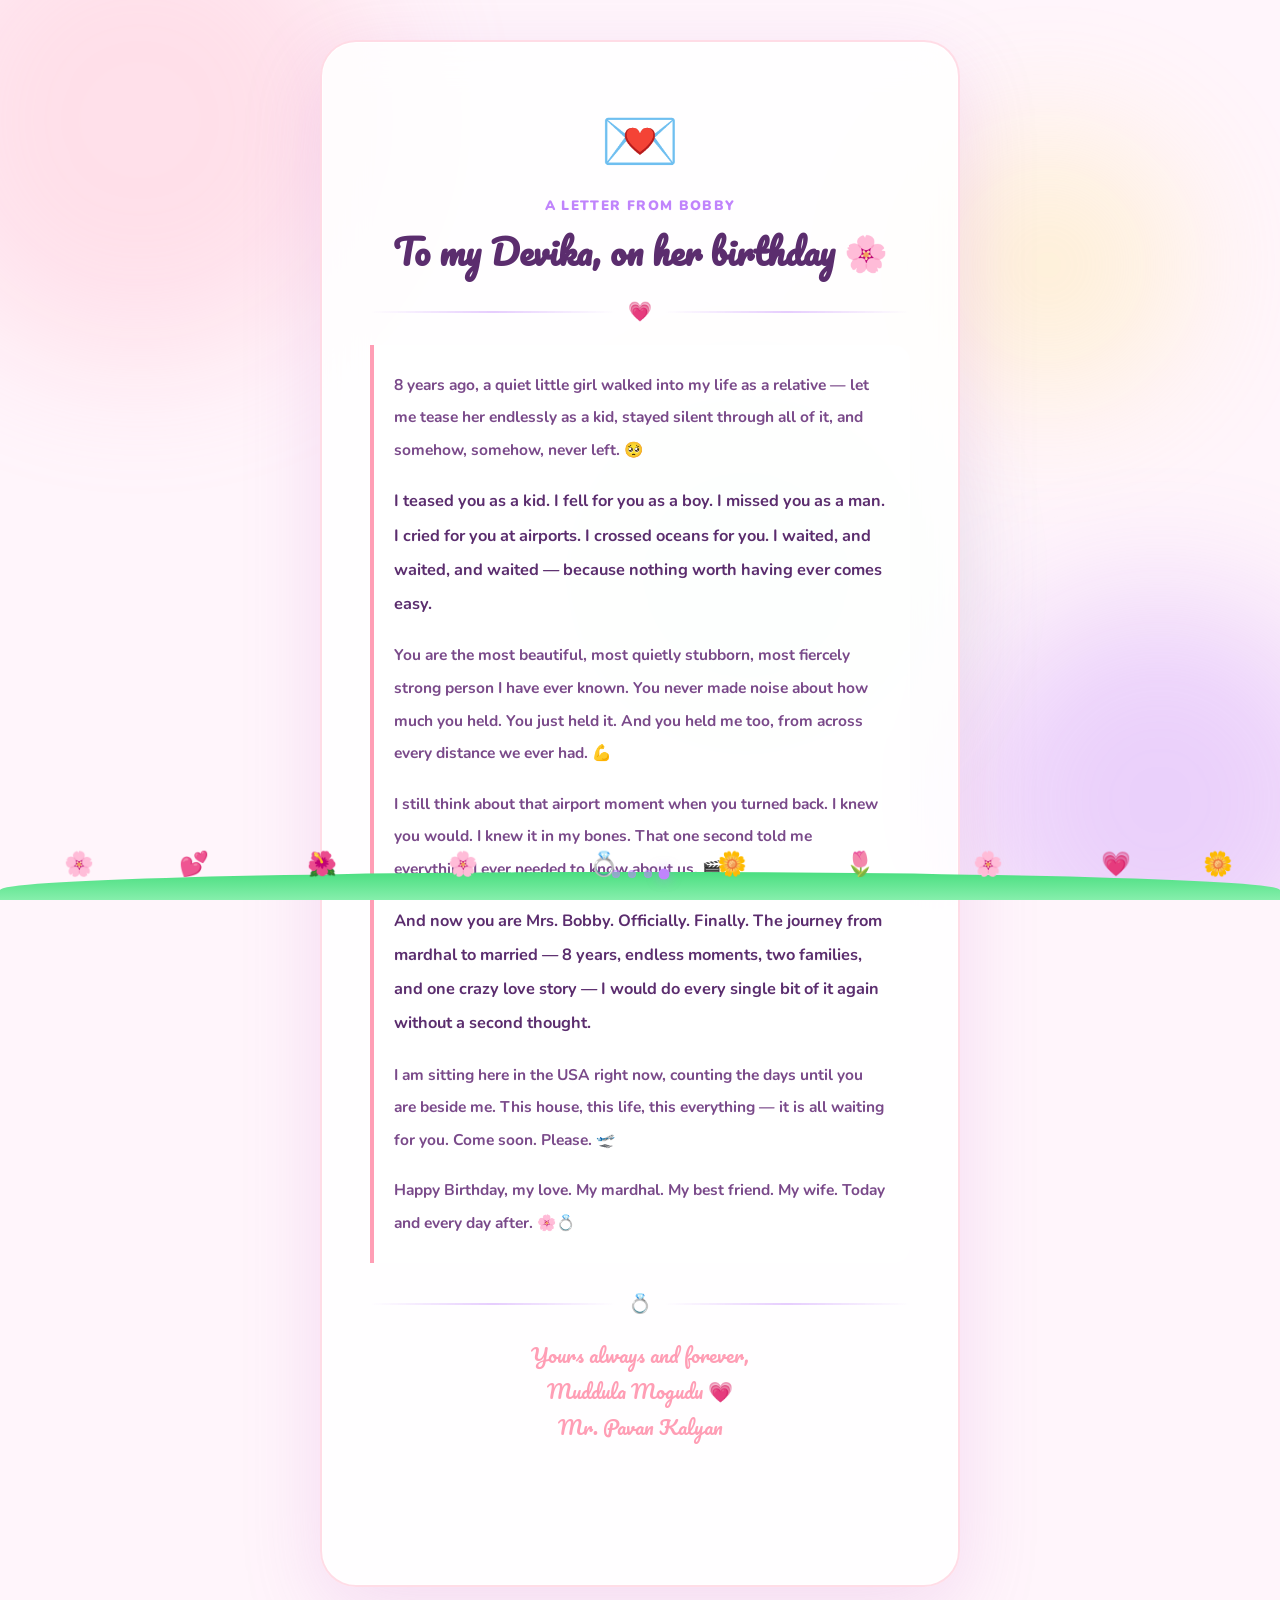
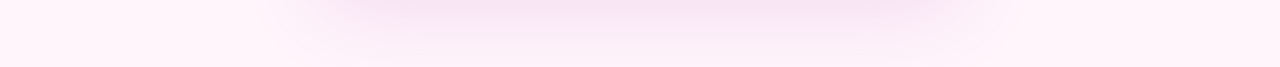
==== finale.html @ 630d69c0 "Update codebase" ====
<!DOCTYPE html>
<html lang="en">
<head>
<meta charset="UTF-8">
<meta name="viewport" content="width=device-width, initial-scale=1.0">
<title>A Letter From Bobby 💌</title>
<link href="https://fonts.googleapis.com/css2?family=Nunito:wght@400;600;700;800;900&family=Pacifico&display=swap" rel="stylesheet">
<link rel="stylesheet" href="css/style.css">
<style>
.envelope-icon { font-size: 4rem; display: block; margin-bottom: 10px; animation: envelopePop 1s cubic-bezier(0.34,1.56,0.64,1) both; }
@keyframes envelopePop { from{opacity:0;transform:scale(0.5) rotate(-10deg)} to{opacity:1;transform:scale(1) rotate(0)} }
.letter-from { font-size: 0.85rem; font-weight: 900; color: var(--purple); letter-spacing: 0.1em; text-transform: uppercase; margin-bottom: 14px; }
.letter-title { font-family: 'Pacifico', cursive; font-size: clamp(1.6rem,5vw,2.2rem); color: var(--text); margin-bottom: 24px; line-height: 1.3; }
.letter-body {
  background: rgba(255,255,255,0.6);
  border-left: 4px solid var(--pink);
  border-radius: 0 16px 16px 0;
  padding: 24px 24px 24px 20px;
  text-align: left;
  margin-bottom: 28px;
}
.letter-body p { font-size: 0.97rem; color: var(--text-mid); line-height: 2.1; font-weight: 700; margin-bottom: 18px; }
.letter-body p:last-child { margin-bottom: 0; }
.letter-body p.highlight { color: var(--text); font-size: 1.02rem; }
</style>
</head>
<body>

<div class="blob-bg">
  <div class="blob b1"></div><div class="blob b2"></div>
  <div class="blob b3"></div><div class="blob b4"></div>
</div>
<div class="floaties" id="floaties"></div>
<div id="progressDots" class="progress-dots"></div>

<div class="page-wrap" style="padding-top:40px">
  <div class="finale-card" id="finaleCard">

    <span class="envelope-icon">💌</span>
    <p class="letter-from">A letter from Bobby</p>
    <h2 class="letter-title">To my Devika, on her birthday 🌸</h2>

    <div class="divider">
      <div class="divider-line"></div>
      <span class="divider-heart">💗</span>
      <div class="divider-line"></div>
    </div>

    <div class="letter-body">
      <p>8 years ago, a quiet little girl walked into my life as a relative — let me tease her endlessly as a kid, stayed silent through all of it, and somehow, somehow, never left. 🥺</p>

      <p class="highlight">I teased you as a kid. I fell for you as a boy. I missed you as a man. I cried for you at airports. I crossed oceans for you. I waited, and waited, and waited — because nothing worth having ever comes easy.</p>

      <p>You are the most beautiful, most quietly stubborn, most fiercely strong person I have ever known. You never made noise about how much you held. You just held it. And you held me too, from across every distance we ever had. 💪</p>

      <p>I still think about that airport moment when you turned back. I knew you would. I knew it in my bones. That one second told me everything I ever needed to know about us. 🎬</p>

      <p class="highlight">And now you are Mrs. Bobby. Officially. Finally. The journey from mardhal to married — 8 years, endless moments, two families, and one crazy love story — I would do every single bit of it again without a second thought.</p>

      <p>I am sitting here in the USA right now, counting the days until you are beside me. This house, this life, this everything — it is all waiting for you. Come soon. Please. 🛫</p>

      <p>Happy Birthday, my love. My mardhal. My best friend. My wife. Today and every day after. 🌸💍</p>
    </div>

    <div class="divider">
      <div class="divider-line"></div>
      <span class="divider-heart">💍</span>
      <div class="divider-line"></div>
    </div>

    <p class="signature">
      Yours always and forever,<br>
      Muddula Mogudu 💗<br>
      Mr. Pavan Kalyan
    </p>

    <div class="heart-burst" id="hb"></div>

  </div>
</div>

<div class="flower-strip">
  <div class="grass"></div>
  <div class="flower" style="left:5%;animation-delay:0s">🌸</div>
  <div class="flower" style="left:14%;animation-delay:0.4s">💕</div>
  <div class="flower" style="left:24%;animation-delay:0.7s">🌺</div>
  <div class="flower" style="left:35%;animation-delay:0.2s">🌸</div>
  <div class="flower" style="left:46%;animation-delay:0.9s">💍</div>
  <div class="flower" style="left:56%;animation-delay:0.5s">🌼</div>
  <div class="flower" style="left:66%;animation-delay:1.1s">🌷</div>
  <div class="flower" style="left:76%;animation-delay:0.1s">🌸</div>
  <div class="flower" style="left:86%;animation-delay:0.6s">💗</div>
  <div class="flower" style="left:94%;animation-delay:0.3s">🌼</div>
</div>

<script src="js/main.js"></script>
<script>
document.addEventListener("DOMContentLoaded", function() {
  initFloaties(["🌸","💕","✨","🌷","💖","💍","🦋","💌","💫","🎀","💗","👑"]);
  initDots(4, 3);
  initFinaleHearts("finaleCard");
});
</script>
</body>
</html>
---- css/style.css ----
/* ── RESET & ROOT ── */
*, *::before, *::after { box-sizing: border-box; margin: 0; padding: 0; }
:root {
  --pink: #ff9eb5;
  --pink-light: #ffd6e0;
  --purple: #c084fc;
  --purple-light: #e9d5ff;
  --yellow: #fde68a;
  --yellow-bright: #fbbf24;
  --mint: #86efac;
  --sky: #7dd3fc;
  --bg: #fff5fb;
  --text: #5b2d6e;
  --text-soft: #9d6aaa;
  --text-mid: #7a4a8a;
}
html, body {
  width: 100%; min-height: 100%;
  font-family: 'Nunito', sans-serif;
  background: var(--bg);
  overflow-x: hidden;
  color: var(--text);
}

/* ── ANIMATED BLOB BG ── */
.blob-bg { position: fixed; inset: 0; z-index: 0; overflow: hidden; pointer-events: none; }
.blob { position: absolute; border-radius: 50%; filter: blur(70px); opacity: 0.32; animation: blobFloat ease-in-out infinite; }
.b1 { width: 480px; height: 480px; background: #ffb3c6; top: -120px; left: -100px; animation-duration: 9s; }
.b2 { width: 400px; height: 400px; background: #c084fc; bottom: -100px; right: -80px; animation-duration: 11s; animation-delay: 2s; }
.b3 { width: 340px; height: 340px; background: #86efac; top: 45%; left: 45%; animation-duration: 8s; animation-delay: 1.5s; }
.b4 { width: 260px; height: 260px; background: #fde68a; top: 15%; right: 8%; animation-duration: 10s; animation-delay: 3s; }
@keyframes blobFloat { 0%, 100% { transform: translateY(0) scale(1); } 50% { transform: translateY(-28px) scale(1.07); } }

/* ── FLOATING EMOJIS ── */
.floaties { position: fixed; inset: 0; z-index: 0; pointer-events: none; overflow: hidden; }
.floaty { position: absolute; animation: floatUp linear infinite; opacity: 0; }
@keyframes floatUp {
  0%   { transform: translateY(100vh) rotate(0deg);   opacity: 0; }
  10%  { opacity: 0.85; }
  90%  { opacity: 0.6; }
  100% { transform: translateY(-80px) rotate(360deg); opacity: 0; }
}

/* ── CONFETTI ── */
.confetti-piece {
  position: fixed; top: -10px;
  width: 10px; height: 10px;
  animation: confettiFall linear infinite;
  z-index: 1; pointer-events: none; border-radius: 2px;
}
@keyframes confettiFall {
  0%   { transform: translateY(0) rotate(0deg);   opacity: 1; }
  100% { transform: translateY(110vh) rotate(720deg); opacity: 0; }
}

/* ── SHARED CARD ── */
.card {
  position: relative; z-index: 2;
  background: rgba(255, 255, 255, 0.8);
  backdrop-filter: blur(20px);
  border-radius: 32px;
  border: 2px solid rgba(255, 182, 203, 0.42);
  padding: 50px 44px 44px;
  max-width: 560px; width: 100%;
  text-align: center;
  box-shadow: 0 20px 80px rgba(192, 100, 200, 0.16), 0 0 0 1px rgba(255,255,255,0.85) inset;
  animation: cardPop 0.7s cubic-bezier(0.34, 1.56, 0.64, 1) both;
}
@keyframes cardPop { from { opacity: 0; transform: scale(0.8) translateY(30px); } to { opacity: 1; transform: scale(1) translateY(0); } }
.card.wiggle { animation: wiggle 0.5s ease both; }
@keyframes wiggle { 0%{transform:rotate(0)} 20%{transform:rotate(-3deg)} 40%{transform:rotate(3deg)} 60%{transform:rotate(-2deg)} 80%{transform:rotate(2deg)} 100%{transform:rotate(0)} }

/* ── TYPOGRAPHY ── */
.page-title { font-family: 'Pacifico', cursive; font-size: clamp(1.8rem, 5vw, 2.5rem); color: var(--text); margin-bottom: 8px; line-height: 1.2; }
.page-title.gradient { background: linear-gradient(135deg, #ff9eb5, #c084fc, #fbbf24); -webkit-background-clip: text; -webkit-text-fill-color: transparent; background-clip: text; }
.sub-text { font-size: 1rem; color: var(--text-soft); margin-bottom: 26px; line-height: 1.8; font-weight: 600; }
.label-text { font-size: 0.72rem; font-weight: 900; letter-spacing: 0.1em; text-transform: uppercase; color: var(--purple); margin-bottom: 4px; }

/* ── EMOJI ICON ── */
.icon-big { font-size: 3.2rem; display: block; margin-bottom: 10px; animation: bounce 2s ease-in-out infinite; }
@keyframes bounce { 0%, 100% { transform: translateY(0); } 50% { transform: translateY(-12px); } }

/* ── REACTION BOX ── */
.rxn {
  background: linear-gradient(135deg, #fff0f5, #f3e8ff);
  border: 2px solid rgba(192, 132, 252, 0.3);
  border-radius: 20px; padding: 14px 18px;
  margin: 0 0 20px; font-size: 0.95rem;
  color: var(--text); line-height: 1.75; font-weight: 700;
  display: none; animation: popIn 0.4s cubic-bezier(0.34, 1.56, 0.64, 1) both;
}
.rxn.show { display: block; }
@keyframes popIn { from { opacity: 0; transform: scale(0.85); } to { opacity: 1; transform: scale(1); } }

/* ── BUTTONS ── */
.btn-primary {
  display: inline-block; width: 100%;
  background: linear-gradient(135deg, #ff9eb5, #c084fc);
  color: #fff; border: none; border-radius: 50px;
  padding: 16px 40px;
  font-family: 'Nunito', sans-serif; font-size: 1.05rem; font-weight: 800;
  cursor: pointer; letter-spacing: 0.03em;
  transition: transform 0.2s, box-shadow 0.2s;
  box-shadow: 0 8px 28px rgba(192, 100, 200, 0.4); margin-top: 4px;
}
.btn-primary:hover { transform: translateY(-3px) scale(1.03); box-shadow: 0 14px 40px rgba(192, 100, 200, 0.52); }
.btn-primary:active { transform: scale(0.97); }

.btn-celebrate {
  display: inline-block;
  background: linear-gradient(135deg, #ff9eb5 0%, #c084fc 50%, #7dd3fc 100%);
  background-size: 200% 200%;
  color: #fff; border: none; border-radius: 50px;
  padding: 18px 52px;
  font-family: 'Nunito', sans-serif; font-size: 1.1rem; font-weight: 900;
  cursor: pointer; letter-spacing: 0.04em;
  transition: transform 0.2s, box-shadow 0.2s;
  box-shadow: 0 10px 36px rgba(192, 100, 200, 0.45);
  animation: gradientShift 3s ease infinite;
}
@keyframes gradientShift { 0%{background-position:0% 50%} 50%{background-position:100% 50%} 100%{background-position:0% 50%} }
.btn-celebrate:hover { transform: translateY(-4px) scale(1.05); box-shadow: 0 18px 50px rgba(192, 100, 200, 0.55); }
.btn-celebrate:active { transform: scale(0.97); }

/* ── INPUT ── */
.text-input {
  width: 100%; padding: 16px 20px;
  border-radius: 50px;
  border: 2.5px solid rgba(255, 158, 181, 0.5);
  background: rgba(255, 255, 255, 0.92);
  font-family: 'Nunito', sans-serif; font-size: 1rem; font-weight: 700;
  color: var(--text); text-align: center;
  outline: none; transition: all 0.2s;
  box-shadow: 0 4px 16px rgba(192, 100, 200, 0.1); margin-bottom: 16px;
}
.text-input:focus { border-color: var(--purple); box-shadow: 0 4px 20px rgba(192, 132, 252, 0.3); }
.text-input::placeholder { color: var(--text-soft); font-weight: 600; }

/* ── HINT ── */
.hint { font-size: 0.82rem; color: var(--text-soft); margin-top: 14px; font-weight: 700; opacity: 0; transition: opacity 0.5s; }
.hint.show { opacity: 1; }

/* ── DIVIDER ── */
.divider { display: flex; align-items: center; gap: 12px; margin: 20px 0; }
.divider-line { flex: 1; height: 2px; background: linear-gradient(90deg, transparent, rgba(192,132,252,0.4), transparent); }
.divider-heart { font-size: 1.2rem; animation: pulse 1.5s ease-in-out infinite; }
@keyframes pulse { 0%, 100% { transform: scale(1); } 50% { transform: scale(1.3); } }

/* ── BADGE ── */
.badge {
  display: inline-flex; align-items: center; gap: 8px;
  background: linear-gradient(135deg, #fde68a, #fbbf24);
  border-radius: 50px; padding: 10px 24px;
  font-size: 0.88rem; font-weight: 800; color: #7c4a00;
  box-shadow: 0 4px 20px rgba(251, 191, 36, 0.4);
  margin-bottom: 28px;
}

/* ── BOTTOM FLOWER STRIP ── */
.flower-strip { position: fixed; bottom: 0; left: 0; right: 0; height: 80px; overflow: hidden; z-index: 3; pointer-events: none; }
.grass { position: absolute; bottom: 0; left: 0; right: 0; height: 28px; background: linear-gradient(to top, #86efac, #4ade80); border-radius: 50% 50% 0 0 / 18px 18px 0 0; }
.flower { position: absolute; bottom: 20px; font-size: 1.5rem; animation: sway 3s ease-in-out infinite; }
@keyframes sway { 0%, 100% { transform: rotate(-8deg) translateY(0); } 50% { transform: rotate(8deg) translateY(-5px); } }

/* ── STAR BURST (wrong password) ── */
.star { position: absolute; pointer-events: none; animation: starPop 0.6s ease forwards; font-size: 1.2rem; }
@keyframes starPop { 0% { opacity: 1; transform: scale(0) translateY(0); } 100% { opacity: 0; transform: scale(1.5) translateY(-40px); } }

/* ── PAGE WRAPPER ── */
.page-wrap { min-height: 100vh; display: flex; align-items: center; justify-content: center; padding: 30px 20px 80px; position: relative; z-index: 2; }
.page-content { position: relative; z-index: 2; padding: 40px 20px 120px; max-width: 720px; margin: 0 auto; }

/* ── MEMORIES TIMELINE ── */
.page-header { text-align: center; margin-bottom: 48px; animation: fadeDown 0.7s ease both; }
@keyframes fadeDown { from { opacity: 0; transform: translateY(-20px); } to { opacity: 1; transform: translateY(0); } }
.page-header .icon-big { font-size: 3rem; }

.timeline { position: relative; }
.timeline::before {
  content: ''; position: absolute; left: 50%; top: 0; bottom: 0;
  width: 3px; background: linear-gradient(to bottom, #ff9eb5, #c084fc, #86efac, #7dd3fc, #fde68a, #ff9eb5);
  border-radius: 3px; transform: translateX(-50%);
}
.memory { position: relative; margin-bottom: 48px; display: flex; animation: slideIn 0.6s ease both; }
.memory:nth-child(odd)  { flex-direction: row;         padding-right: calc(50% + 24px); }
.memory:nth-child(even) { flex-direction: row-reverse; padding-left:  calc(50% + 24px); }
@keyframes slideIn { from { opacity: 0; transform: translateY(30px); } to { opacity: 1; transform: translateY(0); } }
.memory::before {
  content: attr(data-emoji);
  position: absolute; left: 50%; top: 24px; transform: translateX(-50%);
  font-size: 1.7rem; z-index: 3;
  background: #fff; border: 3px solid #ffd6e0; border-radius: 50%;
  width: 52px; height: 52px; display: flex; align-items: center; justify-content: center;
  box-shadow: 0 4px 20px rgba(192, 100, 200, 0.25);
}
.mem-card {
  background: rgba(255,255,255,0.83); backdrop-filter: blur(16px);
  border-radius: 24px; border: 2px solid rgba(255,182,203,0.35);
  padding: 22px 22px 18px; width: 100%;
  box-shadow: 0 8px 40px rgba(192,100,200,0.12);
  transition: transform 0.3s, box-shadow 0.3s; cursor: pointer;
}
.mem-card:hover { transform: translateY(-4px) scale(1.02); box-shadow: 0 16px 50px rgba(192,100,200,0.22); }
.mem-title { font-family: 'Pacifico', cursive; font-size: 1.05rem; color: var(--text); margin-bottom: 8px; line-height: 1.3; }
.mem-story { font-size: 0.85rem; color: var(--text-soft); line-height: 1.8; font-weight: 600; margin-bottom: 14px; }
.mem-tag { display: inline-block; background: linear-gradient(135deg,#fce4ec,#e9d5ff); border-radius: 50px; padding: 4px 14px; font-size: 0.72rem; font-weight: 800; color: #7c3aed; margin-top: 2px; }

/* PHOTO / VIDEO SLOTS */
.mem-photo, .mem-video { border-radius: 16px; overflow: hidden; border: 2px solid rgba(255,182,203,0.4); margin-bottom: 10px; }
.mem-photo img { width: 100%; display: block; filter: grayscale(80%); transition: filter 0.5s ease; }
.mem-photo:hover img { filter: grayscale(0%); }
.mem-photo-placeholder, .mem-video-placeholder {
  width: 100%; aspect-ratio: 4/3;
  background: linear-gradient(135deg, #fce4ec, #e9d5ff);
  display: flex; flex-direction: column; align-items: center; justify-content: center;
  gap: 8px; color: var(--text-soft); font-size: 0.8rem; font-weight: 700; padding: 20px; text-align: center;
}
.mem-video-placeholder { aspect-ratio: 16/9; background: linear-gradient(135deg, #fde68a22, #fbbf2422); border: 2px dashed rgba(251,191,36,0.4); }
.mem-video video { width: 100%; display: block; border-radius: 14px; }
.ph-icon { font-size: 2.2rem; }
.color-hint { font-size: 0.72rem; color: var(--purple); font-style: italic; margin-top: 4px; }

/* ── FINALE PAGE ── */
.finale-card {
  background: rgba(255,255,255,0.85); backdrop-filter: blur(22px);
  border-radius: 36px; border: 2px solid rgba(255,182,203,0.48);
  padding: 56px 48px 50px; max-width: 640px; width: 100%;
  text-align: center;
  box-shadow: 0 24px 80px rgba(192,100,200,0.18), 0 0 0 1px rgba(255,255,255,0.9) inset;
  animation: cardPop 0.8s cubic-bezier(0.34,1.56,0.64,1) both;
}
.finale-note {
  font-size: 0.97rem; color: var(--text-mid); line-height: 2.1;
  font-weight: 700; margin-bottom: 28px; white-space: pre-line; text-align: left;
}
.signature { font-family: 'Pacifico', cursive; font-size: 1.25rem; color: var(--pink); margin-top: 10px; line-height: 1.8; }
.heart-burst { position: relative; height: 80px; overflow: hidden; margin-top: 10px; }
.hf { position: absolute; animation: floatHeart 3.5s ease-in-out forwards; opacity: 0; pointer-events: none; }
@keyframes floatHeart { 0%{opacity:0;transform:translateY(0) scale(0.7)} 20%{opacity:1} 100%{opacity:0;transform:translateY(-90px) scale(1.3)} }

/* ── PROGRESS DOTS ── */
.progress-dots { position: fixed; bottom: 22px; left: 50%; transform: translateX(-50%); display: flex; gap: 8px; z-index: 10; }
.pdot { width: 8px; height: 8px; border-radius: 50%; background: rgba(192,132,252,0.25); border: 1.5px solid rgba(192,132,252,0.3); transition: all 0.3s; }
.pdot.active { background: var(--purple); transform: scale(1.4); box-shadow: 0 0 8px rgba(192,132,252,0.5); }
.pdot.done { background: rgba(192,132,252,0.55); }

/* ── MOBILE ── */
@media (max-width: 600px) {
  .card { padding: 36px 22px 30px; }
  .finale-card { padding: 40px 24px 36px; }
  .timeline::before { left: 28px; }
  .memory { padding: 0 0 0 68px !important; flex-direction: column !important; }
  .memory::before { left: 28px; top: 20px; width: 44px; height: 44px; font-size: 1.4rem; }
}
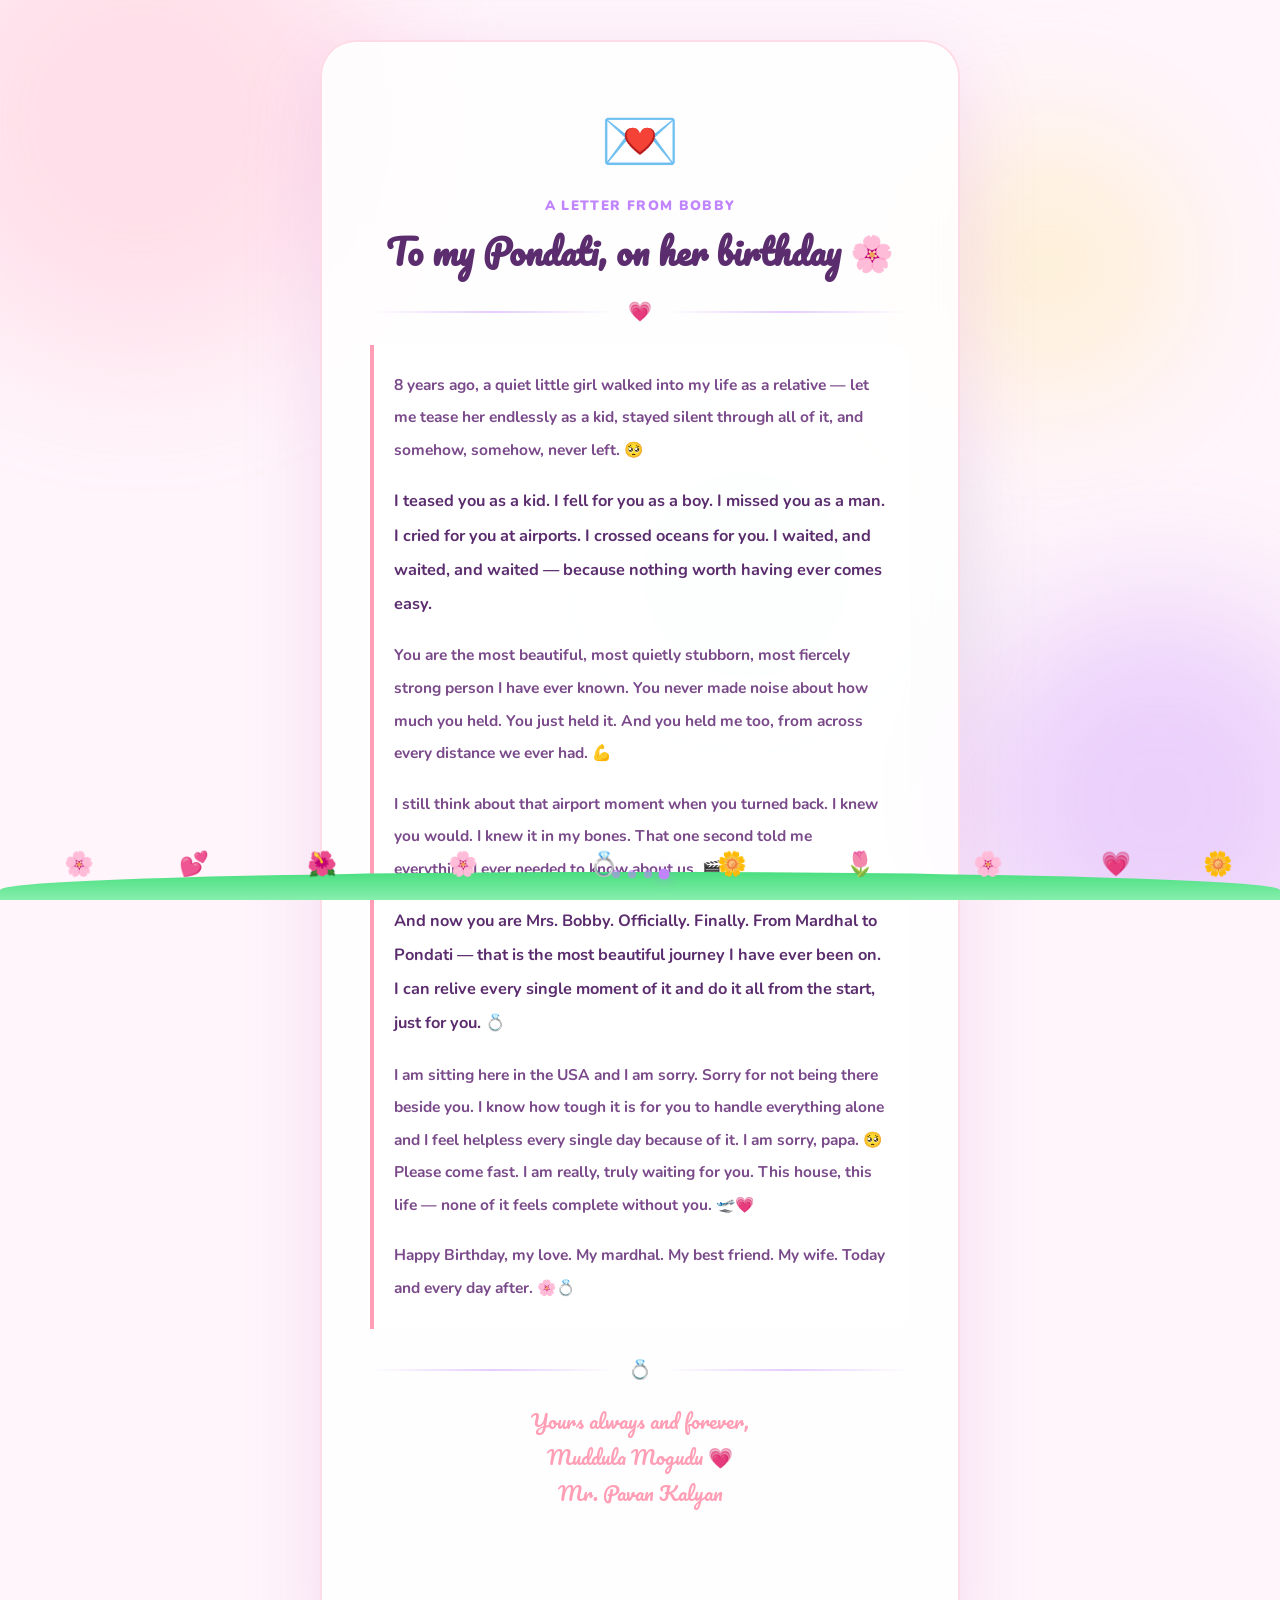
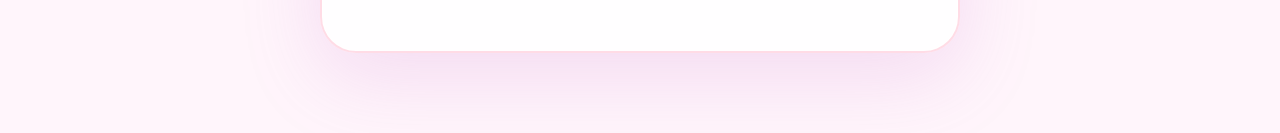
==== commit 0f84d81e: "final updates" ====
--- a/finale.html
+++ b/finale.html
@@ -38,7 +38,7 @@
 
     <span class="envelope-icon">💌</span>
     <p class="letter-from">A letter from Bobby</p>
-    <h2 class="letter-title">To my Devika, on her birthday 🌸</h2>
+    <h2 class="letter-title">To my Pondati, on her birthday 🌸</h2>
 
     <div class="divider">
       <div class="divider-line"></div>
@@ -55,9 +55,9 @@
 
       <p>I still think about that airport moment when you turned back. I knew you would. I knew it in my bones. That one second told me everything I ever needed to know about us. 🎬</p>
 
-      <p class="highlight">And now you are Mrs. Bobby. Officially. Finally. The journey from mardhal to married — 8 years, endless moments, two families, and one crazy love story — I would do every single bit of it again without a second thought.</p>
+      <p class="highlight">And now you are Mrs. Bobby. Officially. Finally. From Mardhal to Pondati — that is the most beautiful journey I have ever been on. I can relive every single moment of it and do it all from the start, just for you. 💍</p>
 
-      <p>I am sitting here in the USA right now, counting the days until you are beside me. This house, this life, this everything — it is all waiting for you. Come soon. Please. 🛫</p>
+      <p>I am sitting here in the USA and I am sorry. Sorry for not being there beside you. I know how tough it is for you to handle everything alone and I feel helpless every single day because of it. I am sorry, papa. 🥺 Please come fast. I am really, truly waiting for you. This house, this life — none of it feels complete without you. 🛫💗</p>
 
       <p>Happy Birthday, my love. My mardhal. My best friend. My wife. Today and every day after. 🌸💍</p>
     </div>
@@ -102,4 +102,4 @@
 });
 </script>
 </body>
-</html>
+</html>
